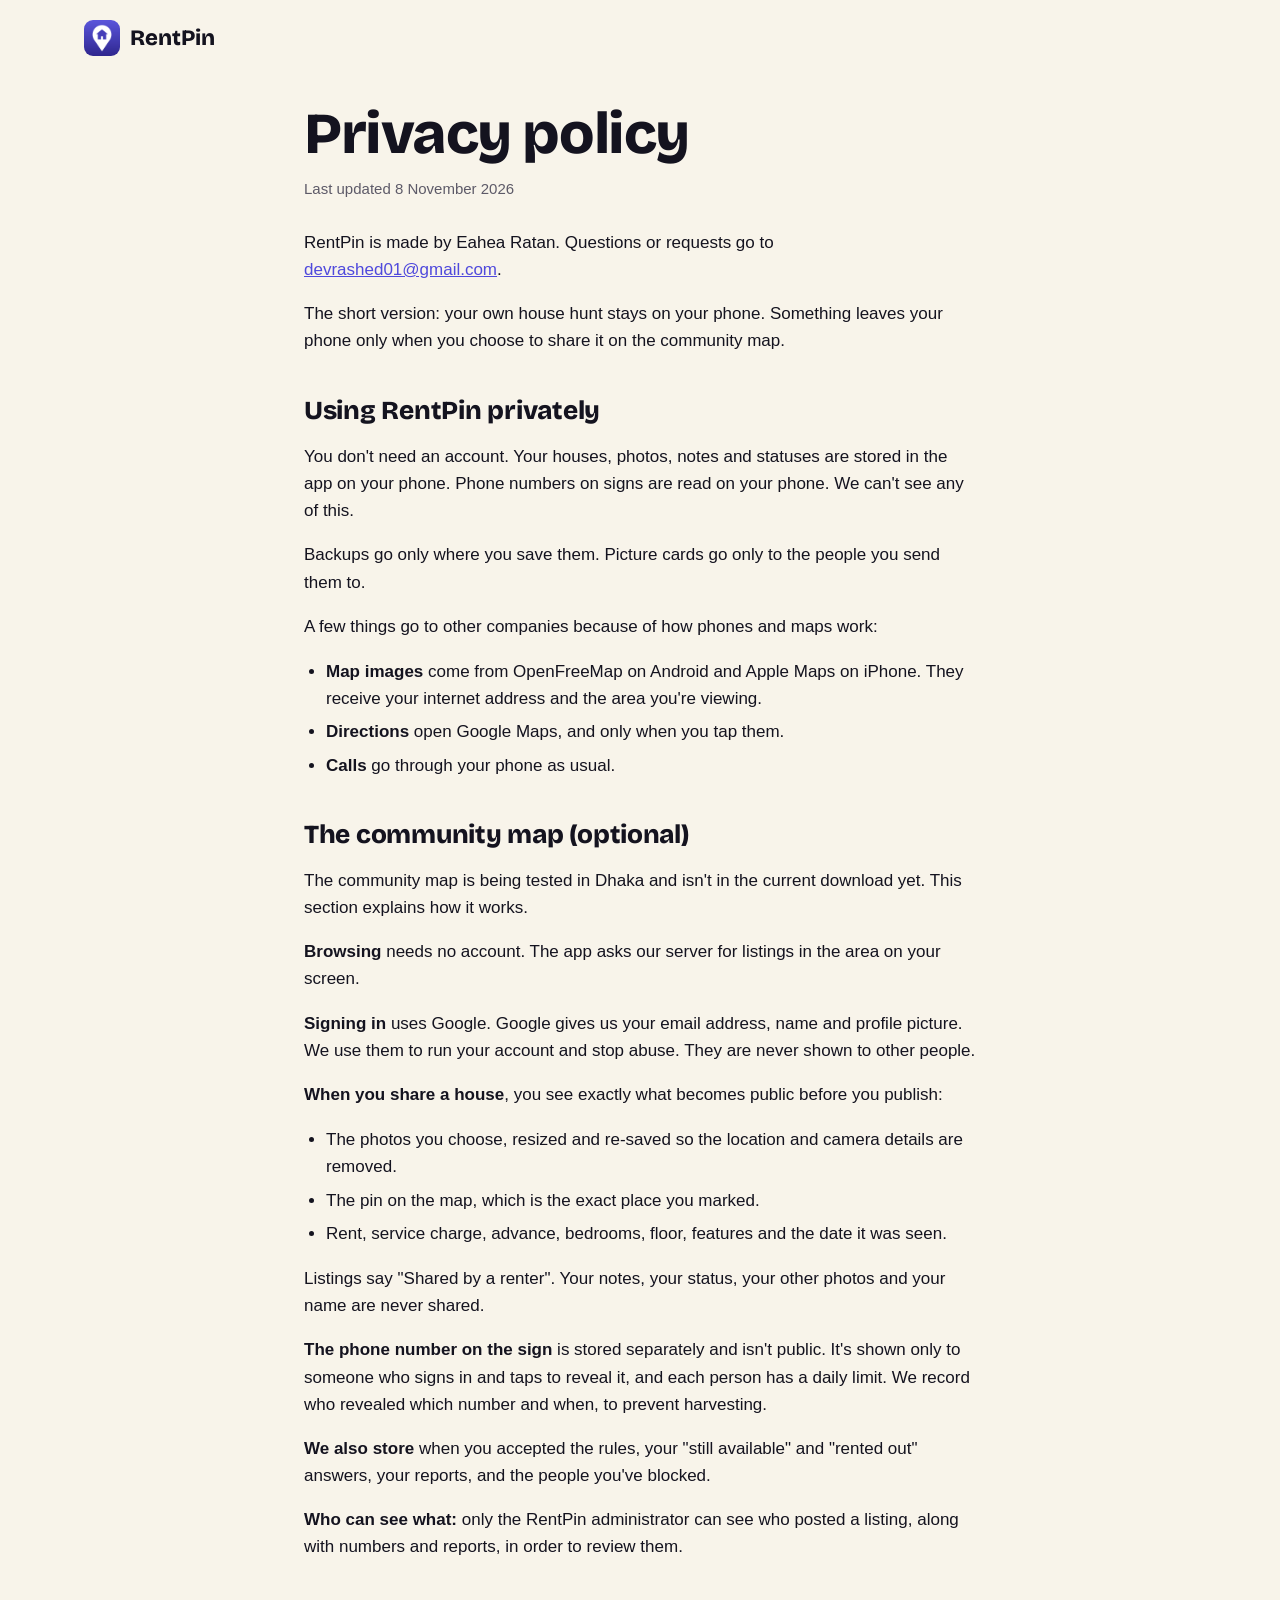
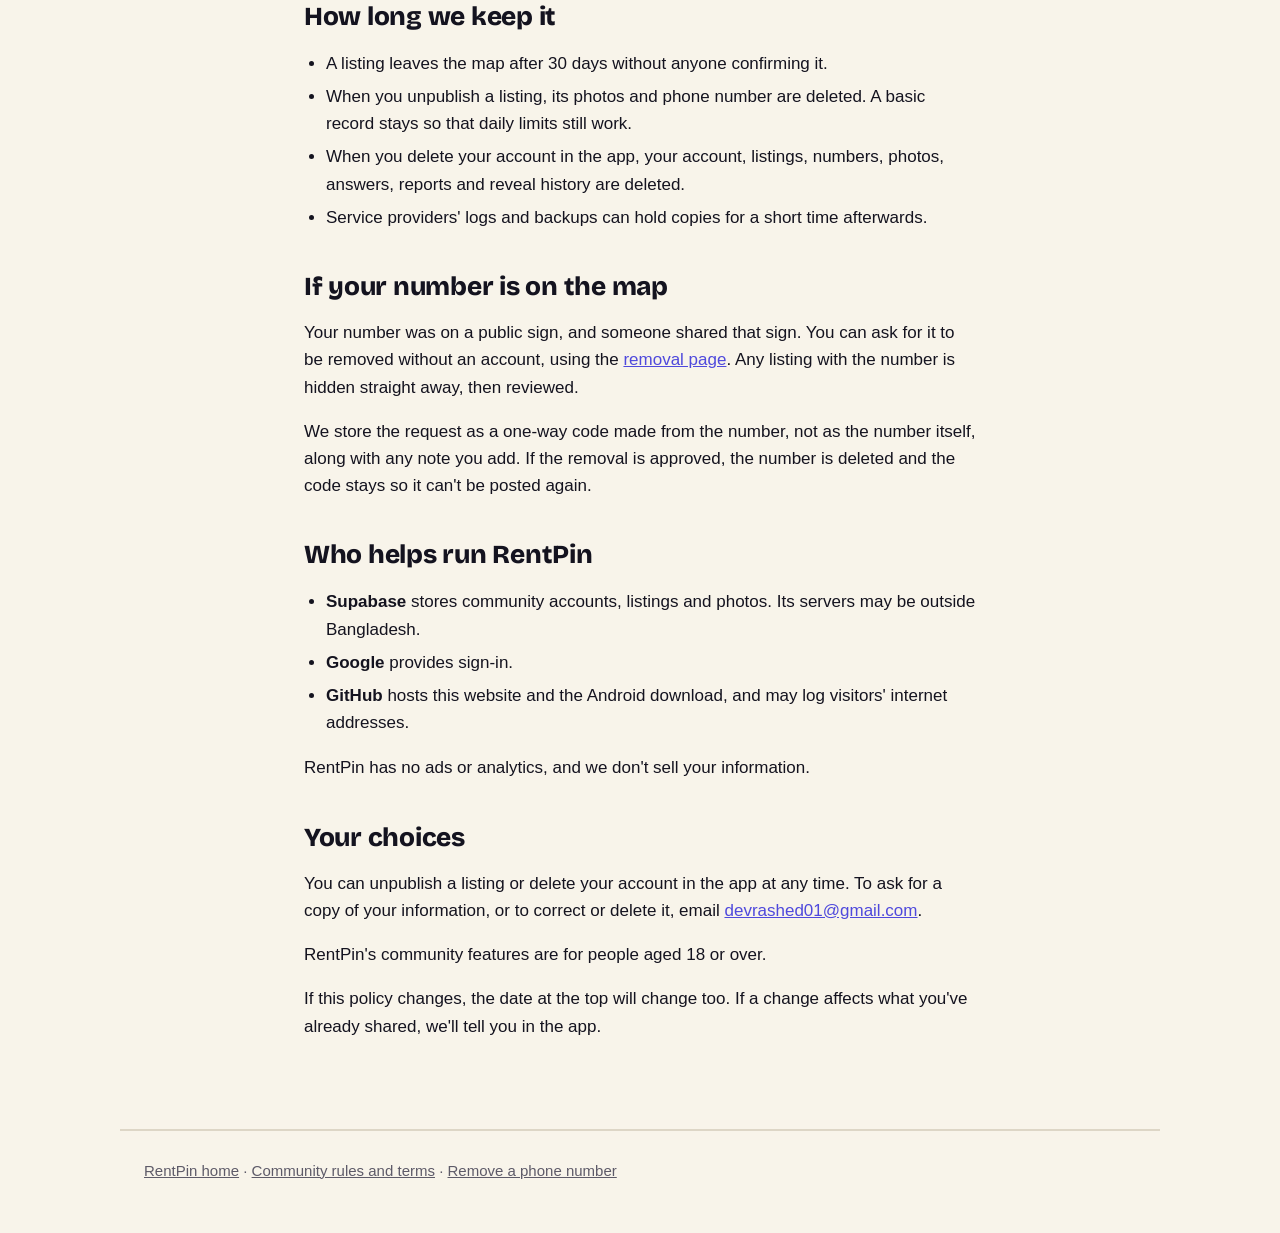
==== privacy.html @ 7c9598ec "RentPin website Co-Authored-By: Claude Opus 5.5 <noreply@anthropic.com>" ====
<!doctype html>
<html lang="en">
<head>
  <meta charset="utf-8">
  <meta name="viewport" content="width=device-width, initial-scale=1">
  <title>Privacy policy · RentPin</title>
  <meta name="description" content="What RentPin keeps on your phone, what leaves it, and how to delete it.">
  <meta name="theme-color" content="#14131f">
  <meta name="referrer" content="no-referrer">
  <meta http-equiv="Content-Security-Policy" content="default-src 'none'; img-src 'self'; style-src 'self'; font-src 'self'; base-uri 'none'; form-action 'none'">
  <link rel="icon" href="assets/icon.png">
  <link rel="stylesheet" href="assets/site.css?v=3">
</head>
<body>
  <a class="skip" href="#main">Skip to content</a>
  <header class="top">
    <a class="brand" href="./"><img src="assets/icon.png" alt="" width="36" height="36"> RentPin</a>
  </header>

  <main class="doc" id="main">
    <h1>Privacy policy</h1>
    <p class="updated">Last updated 8 November 2026</p>

    <p>RentPin is made by Eahea Ratan. Questions or requests go to <a href="mailto:devrashed01@gmail.com">devrashed01@gmail.com</a>.</p>
    <p>The short version: your own house hunt stays on your phone. Something leaves your phone only when you choose to share it on the community map.</p>

    <h2>Using RentPin privately</h2>
    <p>You don't need an account. Your houses, photos, notes and statuses are stored in the app on your phone. Phone numbers on signs are read on your phone. We can't see any of this.</p>
    <p>Backups go only where you save them. Picture cards go only to the people you send them to.</p>
    <p>A few things go to other companies because of how phones and maps work:</p>
    <ul>
      <li><strong>Map images</strong> come from OpenFreeMap on Android and Apple Maps on iPhone. They receive your internet address and the area you're viewing.</li>
      <li><strong>Directions</strong> open Google Maps, and only when you tap them.</li>
      <li><strong>Calls</strong> go through your phone as usual.</li>
    </ul>

    <h2>The community map (optional)</h2>
    <p>The community map is being tested in Dhaka and isn't in the current download yet. This section explains how it works.</p>
    <p><strong>Browsing</strong> needs no account. The app asks our server for listings in the area on your screen.</p>
    <p><strong>Signing in</strong> uses Google. Google gives us your email address, name and profile picture. We use them to run your account and stop abuse. They are never shown to other people.</p>
    <p><strong>When you share a house</strong>, you see exactly what becomes public before you publish:</p>
    <ul>
      <li>The photos you choose, resized and re-saved so the location and camera details are removed.</li>
      <li>The pin on the map, which is the exact place you marked.</li>
      <li>Rent, service charge, advance, bedrooms, floor, features and the date it was seen.</li>
    </ul>
    <p>Listings say "Shared by a renter". Your notes, your status, your other photos and your name are never shared.</p>
    <p><strong>The phone number on the sign</strong> is stored separately and isn't public. It's shown only to someone who signs in and taps to reveal it, and each person has a daily limit. We record who revealed which number and when, to prevent harvesting.</p>
    <p><strong>We also store</strong> when you accepted the rules, your "still available" and "rented out" answers, your reports, and the people you've blocked.</p>
    <p><strong>Who can see what:</strong> only the RentPin administrator can see who posted a listing, along with numbers and reports, in order to review them.</p>

    <h2>How long we keep it</h2>
    <ul>
      <li>A listing leaves the map after 30 days without anyone confirming it.</li>
      <li>When you unpublish a listing, its photos and phone number are deleted. A basic record stays so that daily limits still work.</li>
      <li>When you delete your account in the app, your account, listings, numbers, photos, answers, reports and reveal history are deleted.</li>
      <li>Service providers' logs and backups can hold copies for a short time afterwards.</li>
    </ul>

    <h2>If your number is on the map</h2>
    <p>Your number was on a public sign, and someone shared that sign. You can ask for it to be removed without an account, using the <a href="remove.html">removal page</a>. Any listing with the number is hidden straight away, then reviewed.</p>
    <p>We store the request as a one-way code made from the number, not as the number itself, along with any note you add. If the removal is approved, the number is deleted and the code stays so it can't be posted again.</p>

    <h2>Who helps run RentPin</h2>
    <ul>
      <li><strong>Supabase</strong> stores community accounts, listings and photos. Its servers may be outside Bangladesh.</li>
      <li><strong>Google</strong> provides sign-in.</li>
      <li><strong>GitHub</strong> hosts this website and the Android download, and may log visitors' internet addresses.</li>
    </ul>
    <p>RentPin has no ads or analytics, and we don't sell your information.</p>

    <h2>Your choices</h2>
    <p>You can unpublish a listing or delete your account in the app at any time. To ask for a copy of your information, or to correct or delete it, email <a href="mailto:devrashed01@gmail.com">devrashed01@gmail.com</a>.</p>
    <p>RentPin's community features are for people aged 18 or over.</p>
    <p>If this policy changes, the date at the top will change too. If a change affects what you've already shared, we'll tell you in the app.</p>
  </main>

  <footer class="foot">
    <p><a href="./">RentPin home</a> · <a href="terms.html">Community rules and terms</a> · <a href="remove.html">Remove a phone number</a></p>
  </footer>
</body>
</html>
---- assets/site.css ----
@font-face {
  font-family: "Bricolage Grotesque";
  src: url("bricolage.woff2") format("woff2");
  font-weight: 200 800;
  font-display: swap;
}

:root {
  --ink: #14131f;
  --paper: #f8f4ea;
  --card: #fffdf7;
  --muted: #5d5a68;
  --line: #ddd6c6;
  --accent: #4f49dc;
  --warm: #b4500f;
  --display: "Bricolage Grotesque", ui-sans-serif, system-ui, sans-serif;
  --body: ui-sans-serif, -apple-system, "Segoe UI", Roboto, sans-serif;
  color-scheme: light dark;
}

@media (prefers-color-scheme: dark) {
  :root {
    --paper: #14131f;
    --ink: #f8f4ea;
    --card: #1d1c2b;
    --muted: #aeabb9;
    --line: #34324a;
    --accent: #9c98ff;
    --warm: #ff9a3d;
  }
}

* { box-sizing: border-box; }

html { scroll-behavior: smooth; }

@media (prefers-reduced-motion: reduce) {
  html { scroll-behavior: auto; }
}

body {
  margin: 0;
  background: var(--paper);
  color: var(--ink);
  font: 18px/1.6 var(--body);
  -webkit-text-size-adjust: 100%;
}

img, video { display: block; max-width: 100%; height: auto; }

a { color: var(--accent); }

:focus-visible { outline: 3px solid var(--accent); outline-offset: 3px; border-radius: 4px; }

.skip {
  position: absolute;
  left: 16px;
  top: -60px;
  padding: 8px 14px;
  background: var(--card);
  border-radius: 8px;
}
.skip:focus { top: 12px; }

.top {
  max-width: 1160px;
  margin: 0 auto;
  padding: 20px 24px;
  display: flex;
  align-items: center;
  justify-content: space-between;
  gap: 16px;
}

.brand {
  display: inline-flex;
  align-items: center;
  gap: 10px;
  font: 800 22px var(--display);
  color: var(--ink);
  text-decoration: none;
}
.brand img { border-radius: 9px; }

.top-link { font-weight: 600; font-size: 16px; }

h1, h2 {
  font-family: var(--display);
  font-weight: 800;
  letter-spacing: -0.025em;
  margin: 0;
  text-wrap: balance;
}

h1 {
  font-size: clamp(38px, 7vw, 86px);
  line-height: 1;
}
h1 em { font-style: normal; color: var(--warm); }

h2 {
  font-size: clamp(34px, 4.6vw, 54px);
  line-height: 1.05;
}

.hero {
  max-width: 1160px;
  margin: 0 auto;
  padding: 36px 24px 72px;
  display: grid;
  grid-template-columns: minmax(0, 1.5fr) minmax(0, 1fr);
  gap: 56px;
  align-items: center;
}

.eyebrow, .step {
  font: 600 16px var(--display);
  color: var(--warm);
  margin: 0 0 14px;
}

.lead {
  font-size: clamp(19px, 2vw, 22px);
  margin: 26px 0 32px;
  max-width: 34em;
  color: var(--muted);
}

.actions { display: flex; flex-wrap: wrap; gap: 12px; }

.button {
  display: inline-flex;
  align-items: center;
  justify-content: center;
  min-height: 52px;
  padding: 0 26px;
  border-radius: 999px;
  border: 2px solid var(--ink);
  color: var(--ink);
  font: 600 18px var(--display);
  text-decoration: none;
  transition: transform 150ms ease;
}
.button:hover { transform: translateY(-2px); }
.button.primary { background: var(--ink); color: var(--paper); }

@media (prefers-reduced-motion: reduce) {
  .button { transition: none; }
  .button:hover { transform: none; }
}

.hero-phone { margin: 0; justify-self: center; }

.hero-phone img, .moment > img {
  border-radius: 40px;
  border: 7px solid #08080d;
  box-shadow: 0 30px 70px rgba(20, 19, 31, 0.28);
}
.hero-phone img { width: min(340px, 100%); }

.film {
  background: #14131f;
  padding: 72px 24px;
}
.player {
  position: relative;
  max-width: 1160px;
  margin: 0 auto;
  border-radius: 16px;
  overflow: hidden;
  background: #000;
}
.player video { width: 100%; }
.player.vertical { max-width: min(380px, 100%); }
.player.vertical:fullscreen { max-width: none; justify-content: center; }
.player.vertical:fullscreen video { width: auto; height: 100%; }
.player:fullscreen { display: flex; align-items: center; border-radius: 0; max-width: none; }

.player button {
  border: 0;
  padding: 0;
  color: #fff;
  background: none;
  cursor: pointer;
}
.player button[hidden] { display: none; }
.player svg { display: block; width: 100%; height: 100%; fill: currentColor; }

.player-toggle {
  position: absolute;
  inset: 0;
  width: 100%;
  display: grid;
  place-items: center;
}
.player-toggle:focus-visible, .player-tools button:focus-visible { outline: 3px solid #fff; outline-offset: -6px; }

.player-icon {
  width: clamp(68px, 9vw, 104px);
  aspect-ratio: 1;
  padding: 2%;
  border-radius: 50%;
  color: #14131f;
  background: #f8f4ea;
  box-shadow: 0 12px 40px rgba(0, 0, 0, 0.45);
  transition: transform 180ms ease, opacity 180ms ease;
}
.player-toggle:hover .player-icon { transform: scale(1.06); }
.is-playing .player-icon { opacity: 0; transform: scale(0.9); }

.player-spinner {
  display: none;
  grid-area: 1 / 1;
  width: 54px;
  aspect-ratio: 1;
  border-radius: 50%;
  border: 4px solid rgba(255, 255, 255, 0.28);
  border-top-color: #fff;
  animation: player-spin 900ms linear infinite;
}
.player-icon { grid-area: 1 / 1; }
.is-loading .player-spinner { display: block; }
.is-loading .player-icon { opacity: 0; }
@keyframes player-spin { to { transform: rotate(360deg); } }

.player-tools {
  position: absolute;
  right: 14px;
  bottom: 14px;
  display: flex;
  gap: 8px;
  opacity: 1;
  transition: opacity 180ms ease;
}
.player-tools button {
  width: 44px;
  height: 44px;
  padding: 9px;
  border-radius: 50%;
  background: rgba(20, 19, 31, 0.72);
}
/* Nothing on screen while playing, unless the pointer is over the video or a control has focus. */
.is-playing .player-tools { opacity: 0; }
.is-playing:not(.is-muted) .player-tools:focus-within { opacity: 1; }
@media (hover: hover) {
  .is-playing:hover .player-tools { opacity: 1; }
}
/* A video forced to play muted must always offer the way to turn sound on. */
.is-playing.is-muted .player-tools { opacity: 1; }

.icon-off { display: none !important; }
.is-muted .icon-off { display: block !important; }
.is-muted .icon-on { display: none !important; }

@media (prefers-reduced-motion: reduce) {
  .player-icon, .player-tools { transition: none; }
  .player-spinner { animation-duration: 3s; }
}
.film .note { color: #c6c3cf; max-width: 1160px; margin: 16px auto 0; text-align: center; }

.note { font-size: 15px; color: var(--muted); }

.moments {
  max-width: 1040px;
  margin: 0 auto;
  padding: 96px 24px 40px;
  display: grid;
  gap: 104px;
}

.moment {
  display: grid;
  grid-template-columns: minmax(0, 1.3fr) minmax(0, 1fr);
  gap: 64px;
  align-items: center;
}
.moment > img { width: min(310px, 100%); justify-self: center; }
.moment-copy p:last-child { color: var(--muted); font-size: 19px; margin: 18px 0 0; max-width: 30em; }
.flip .moment-copy { order: 2; }

.private {
  max-width: 1040px;
  margin: 72px auto 0;
  padding: 56px 24px;
  border-top: 2px solid var(--line);
}
.private ul {
  list-style: none;
  padding: 0;
  margin: 28px 0 22px;
  display: grid;
  grid-template-columns: repeat(3, minmax(0, 1fr));
  gap: 28px;
}
.private strong { display: block; font: 800 22px var(--display); margin-bottom: 4px; }

.get {
  max-width: 1040px;
  margin: 0 auto;
  padding: 56px 24px 80px;
  border-top: 2px solid var(--line);
}
.get > p:first-of-type { max-width: 36em; margin: 18px 0 26px; }
.get .note { max-width: 44em; margin-top: 22px; }

.foot {
  border-top: 2px solid var(--line);
  padding: 28px 24px 44px;
  max-width: 1040px;
  margin: 0 auto;
  font-size: 15px;
  color: var(--muted);
}
.foot p { margin: 0 0 6px; }

.foot a { color: inherit; }

.doc {
  max-width: 720px;
  margin: 0 auto;
  padding: 28px 24px 72px;
}
.doc h1 { font-size: clamp(38px, 6vw, 58px); line-height: 1.05; }
.doc h2 { font-size: 26px; line-height: 1.2; letter-spacing: -0.01em; margin: 40px 0 10px; }
.doc p, .doc li { font-size: 17px; }
.doc ul { padding-left: 22px; }
.doc li { margin-bottom: 6px; }
.doc .updated { color: var(--muted); font-size: 15px; margin: 12px 0 28px; }
.doc [lang="bn"] { line-height: 1.8; }

.removal { display: grid; gap: 20px; margin-top: 30px; }
.removal[hidden], .result[hidden] { display: none; }
.field { display: grid; gap: 7px; }
.field label { font-weight: 650; }
.removal input[type="tel"], .removal textarea {
  width: 100%;
  padding: 13px 14px;
  border: 2px solid var(--line);
  border-radius: 10px;
  background: var(--card);
  color: var(--ink);
  font: 18px/1.4 var(--body);
}
.removal input[type="tel"]:focus, .removal textarea:focus { border-color: var(--accent); outline: none; }
.removal textarea { min-height: 96px; resize: vertical; }
.consent { display: grid; grid-template-columns: 24px minmax(0, 1fr); gap: 10px; align-items: start; font-size: 17px; }
.consent input { width: 22px; height: 22px; margin: 3px 0 0; accent-color: var(--accent); }
.removal button { justify-self: start; cursor: pointer; background: var(--ink); color: var(--paper); }
.removal button:disabled { opacity: 0.55; cursor: progress; }
.form-error { color: #b3261e; font-weight: 600; margin: 0; }
.form-error:empty { display: none; }
.result { margin-top: 30px; padding: 22px; border: 2px solid var(--line); border-radius: 14px; background: var(--card); }
.result h2 { margin-top: 0; }
@media (prefers-color-scheme: dark) { .form-error { color: #ffb4ab; } }

@media (max-width: 820px) {
  .hero, .moment { grid-template-columns: minmax(0, 1fr); gap: 40px; }
  .flip .moment-copy { order: 0; }
  .private ul { grid-template-columns: minmax(0, 1fr); gap: 18px; }
  .moments { padding-top: 64px; gap: 72px; }
  .film { padding: 48px 16px; }
  .top, .hero, .moments, .private, .get, .foot, .doc { padding-left: 16px; padding-right: 16px; }
}
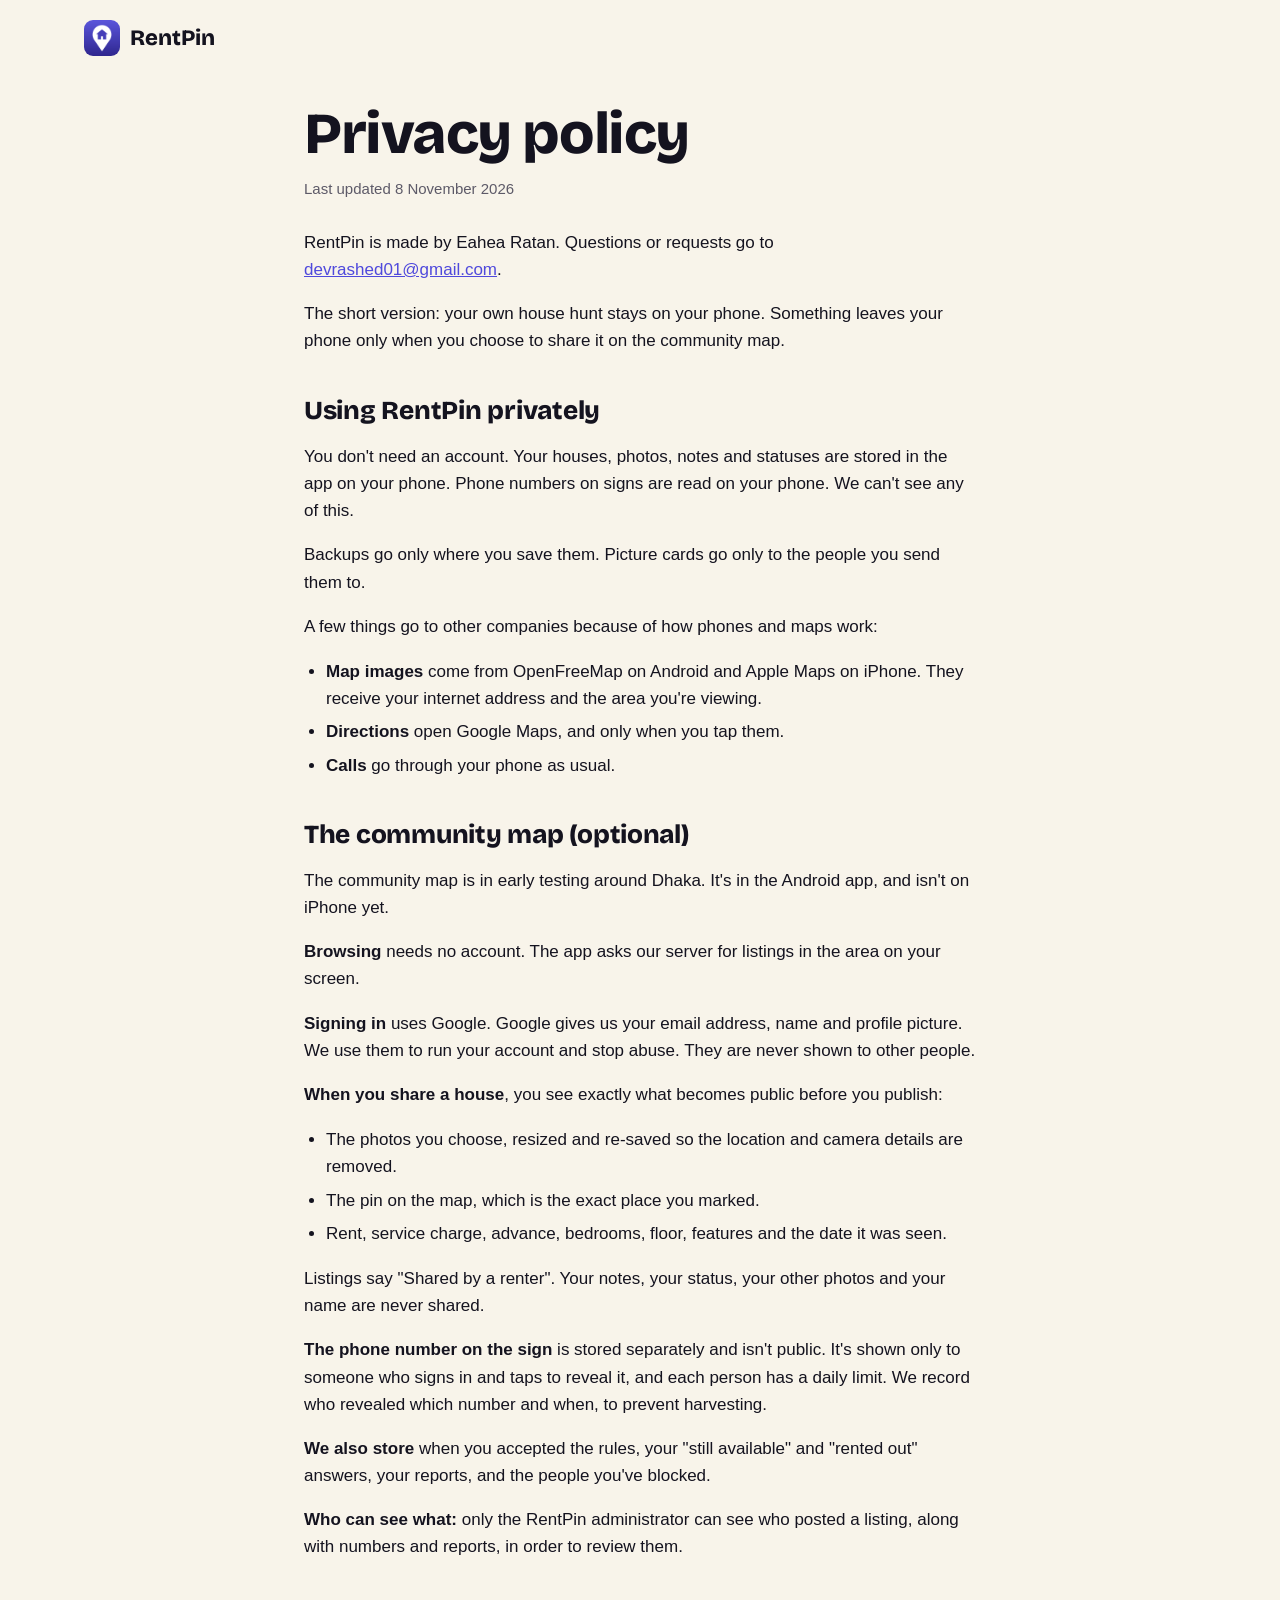
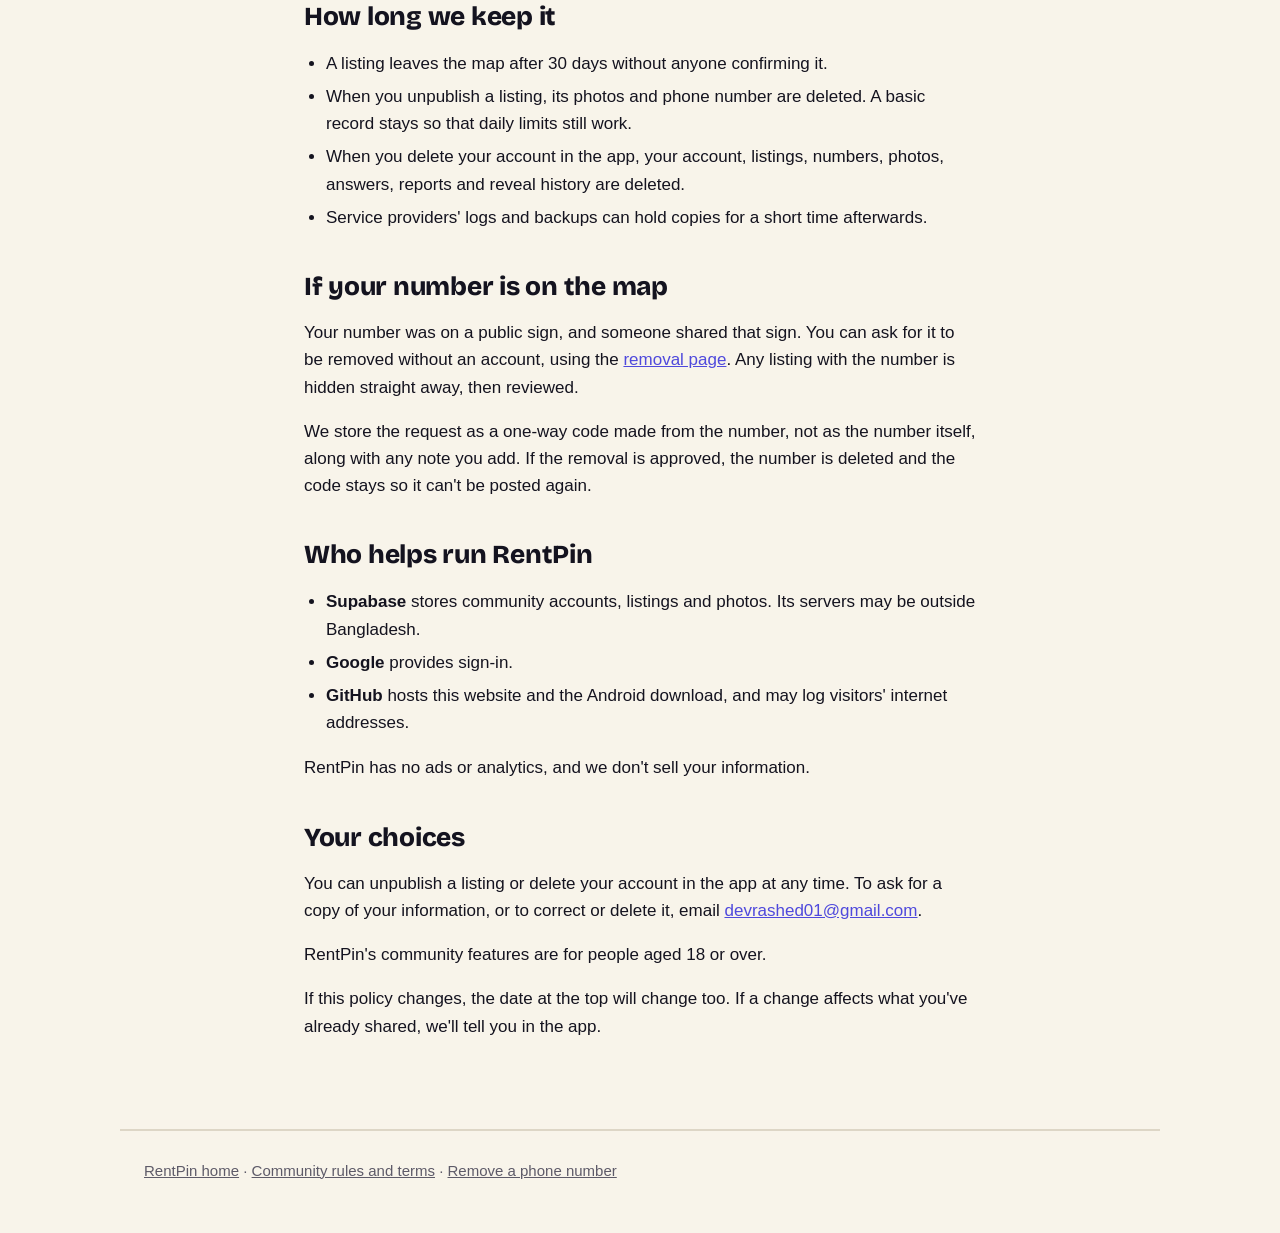
==== commit fc337e1e: "Link Android 1.0.2 and describe the community map Co-Authored-By: Claude Opus 5.5 <noreply@anthropic" ====
--- a/privacy.html
+++ b/privacy.html
@@ -35,7 +35,7 @@
     </ul>
 
     <h2>The community map (optional)</h2>
-    <p>The community map is being tested in Dhaka and isn't in the current download yet. This section explains how it works.</p>
+    <p>The community map is in early testing around Dhaka. It's in the Android app, and isn't on iPhone yet.</p>
     <p><strong>Browsing</strong> needs no account. The app asks our server for listings in the area on your screen.</p>
     <p><strong>Signing in</strong> uses Google. Google gives us your email address, name and profile picture. We use them to run your account and stop abuse. They are never shown to other people.</p>
     <p><strong>When you share a house</strong>, you see exactly what becomes public before you publish:</p>
